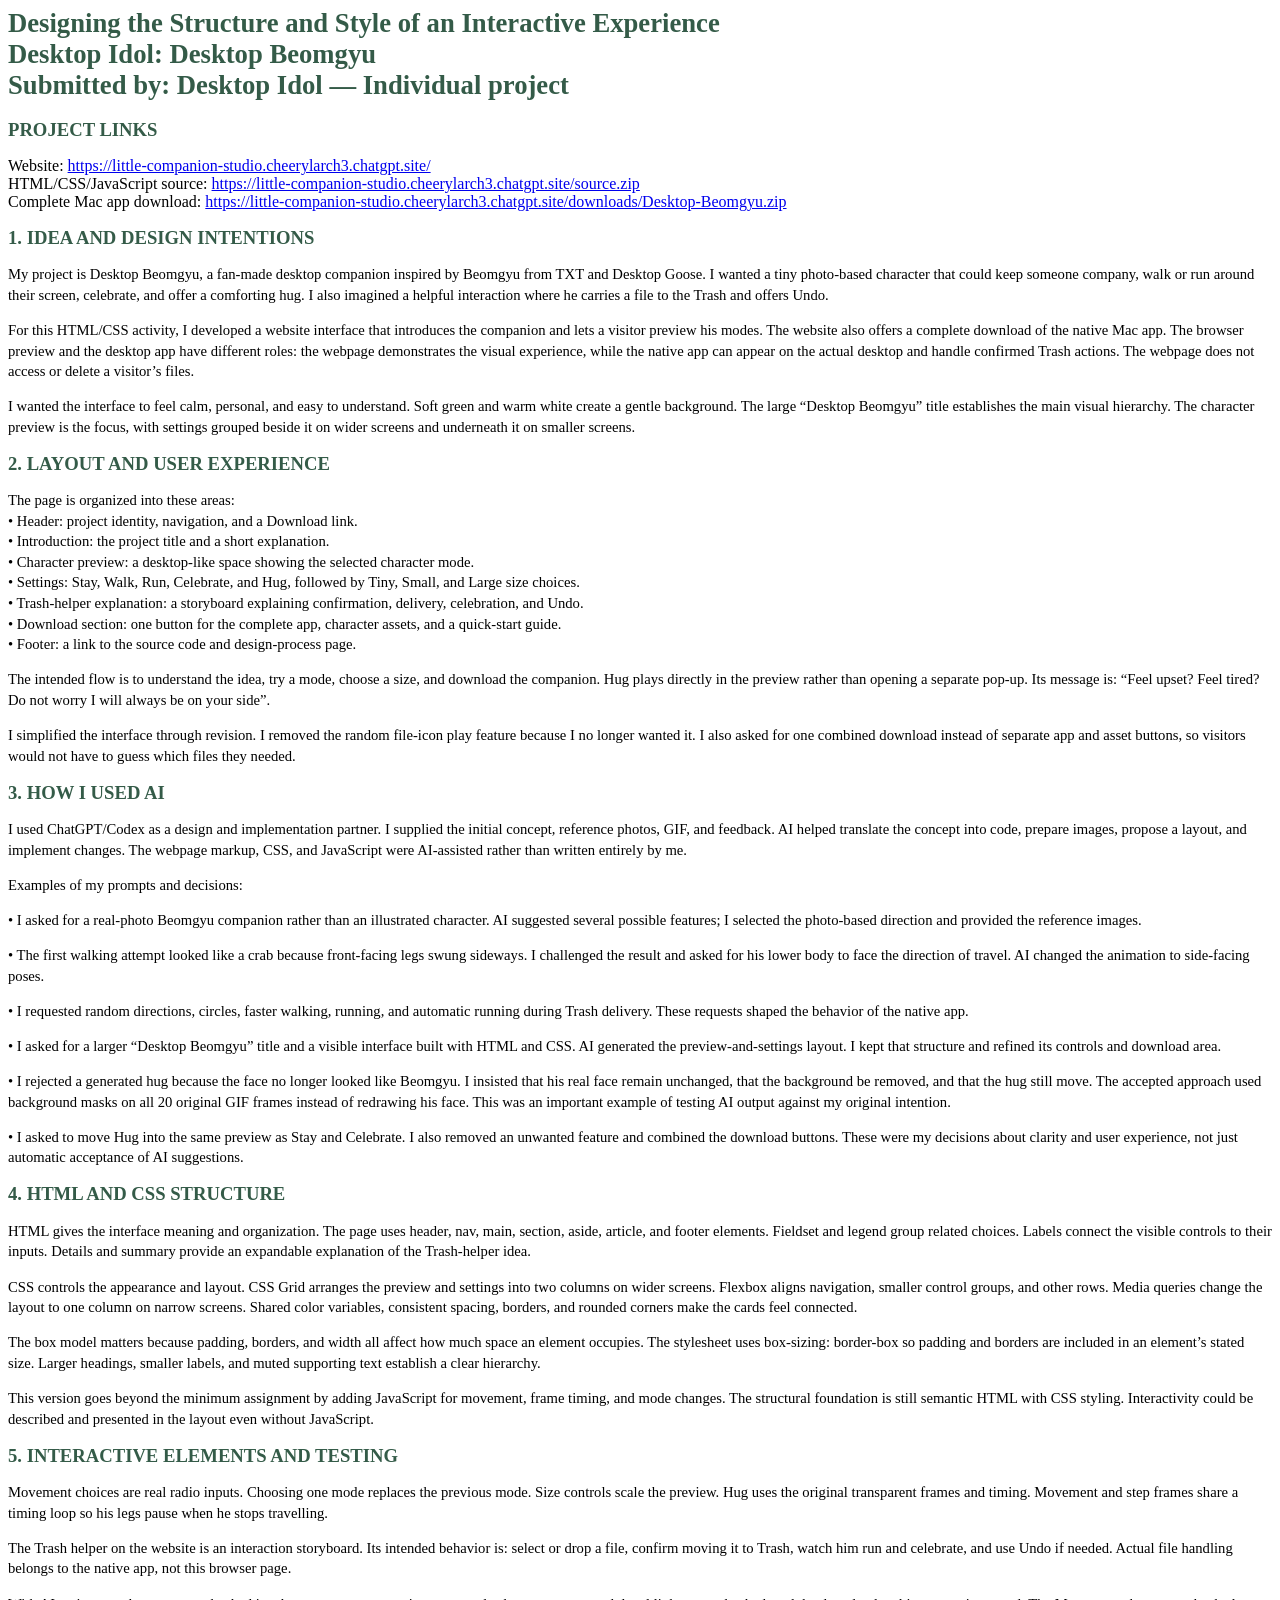
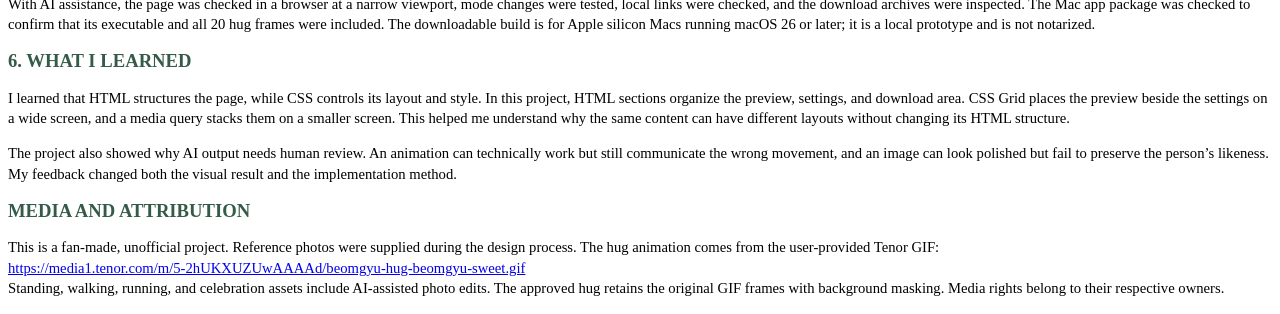
==== Assignment.html @ cc1ce0b7 "Add Desktop Beomgyu website app and assignment" ====
<html><body><h1 style="font-size:20pt;color:#345b48">Designing the Structure and Style of an Interactive Experience<br>Desktop Idol: Desktop Beomgyu<br>Submitted by: Desktop Idol — Individual project</h1><h2 style="font-size:14pt;color:#345b48">PROJECT LINKS</h2><p>Website: <a href="https://little-companion-studio.cheerylarch3.chatgpt.site/">https://little-companion-studio.cheerylarch3.chatgpt.site/</a><br>HTML/CSS/JavaScript source: <a href="https://little-companion-studio.cheerylarch3.chatgpt.site/source.zip">https://little-companion-studio.cheerylarch3.chatgpt.site/source.zip</a><br>Complete Mac app download: <a href="https://little-companion-studio.cheerylarch3.chatgpt.site/downloads/Desktop-Beomgyu.zip">https://little-companion-studio.cheerylarch3.chatgpt.site/downloads/Desktop-Beomgyu.zip</a></p><h2 style="font-size:14pt;color:#345b48">1. IDEA AND DESIGN INTENTIONS</h2><p style="font-size:11pt;line-height:1.4">My project is Desktop Beomgyu, a fan-made desktop companion inspired by Beomgyu from TXT and Desktop Goose. I wanted a tiny photo-based character that could keep someone company, walk or run around their screen, celebrate, and offer a comforting hug. I also imagined a helpful interaction where he carries a file to the Trash and offers Undo.</p><p style="font-size:11pt;line-height:1.4">For this HTML/CSS activity, I developed a website interface that introduces the companion and lets a visitor preview his modes. The website also offers a complete download of the native Mac app. The browser preview and the desktop app have different roles: the webpage demonstrates the visual experience, while the native app can appear on the actual desktop and handle confirmed Trash actions. The webpage does not access or delete a visitor’s files.</p><p style="font-size:11pt;line-height:1.4">I wanted the interface to feel calm, personal, and easy to understand. Soft green and warm white create a gentle background. The large “Desktop Beomgyu” title establishes the main visual hierarchy. The character preview is the focus, with settings grouped beside it on wider screens and underneath it on smaller screens.</p><h2 style="font-size:14pt;color:#345b48">2. LAYOUT AND USER EXPERIENCE</h2><p style="font-size:11pt;line-height:1.4">The page is organized into these areas:<br>• Header: project identity, navigation, and a Download link.<br>• Introduction: the project title and a short explanation.<br>• Character preview: a desktop-like space showing the selected character mode.<br>• Settings: Stay, Walk, Run, Celebrate, and Hug, followed by Tiny, Small, and Large size choices.<br>• Trash-helper explanation: a storyboard explaining confirmation, delivery, celebration, and Undo.<br>• Download section: one button for the complete app, character assets, and a quick-start guide.<br>• Footer: a link to the source code and design-process page.</p><p style="font-size:11pt;line-height:1.4">The intended flow is to understand the idea, try a mode, choose a size, and download the companion. Hug plays directly in the preview rather than opening a separate pop-up. Its message is: “Feel upset? Feel tired? Do not worry I will always be on your side”.</p><p style="font-size:11pt;line-height:1.4">I simplified the interface through revision. I removed the random file-icon play feature because I no longer wanted it. I also asked for one combined download instead of separate app and asset buttons, so visitors would not have to guess which files they needed.</p><h2 style="font-size:14pt;color:#345b48">3. HOW I USED AI</h2><p style="font-size:11pt;line-height:1.4">I used ChatGPT/Codex as a design and implementation partner. I supplied the initial concept, reference photos, GIF, and feedback. AI helped translate the concept into code, prepare images, propose a layout, and implement changes. The webpage markup, CSS, and JavaScript were AI-assisted rather than written entirely by me.</p><p style="font-size:11pt;line-height:1.4">Examples of my prompts and decisions:</p><p style="font-size:11pt;line-height:1.4">• I asked for a real-photo Beomgyu companion rather than an illustrated character. AI suggested several possible features; I selected the photo-based direction and provided the reference images.</p><p style="font-size:11pt;line-height:1.4">• The first walking attempt looked like a crab because front-facing legs swung sideways. I challenged the result and asked for his lower body to face the direction of travel. AI changed the animation to side-facing poses.</p><p style="font-size:11pt;line-height:1.4">• I requested random directions, circles, faster walking, running, and automatic running during Trash delivery. These requests shaped the behavior of the native app.</p><p style="font-size:11pt;line-height:1.4">• I asked for a larger “Desktop Beomgyu” title and a visible interface built with HTML and CSS. AI generated the preview-and-settings layout. I kept that structure and refined its controls and download area.</p><p style="font-size:11pt;line-height:1.4">• I rejected a generated hug because the face no longer looked like Beomgyu. I insisted that his real face remain unchanged, that the background be removed, and that the hug still move. The accepted approach used background masks on all 20 original GIF frames instead of redrawing his face. This was an important example of testing AI output against my original intention.</p><p style="font-size:11pt;line-height:1.4">• I asked to move Hug into the same preview as Stay and Celebrate. I also removed an unwanted feature and combined the download buttons. These were my decisions about clarity and user experience, not just automatic acceptance of AI suggestions.</p><h2 style="font-size:14pt;color:#345b48">4. HTML AND CSS STRUCTURE</h2><p style="font-size:11pt;line-height:1.4">HTML gives the interface meaning and organization. The page uses header, nav, main, section, aside, article, and footer elements. Fieldset and legend group related choices. Labels connect the visible controls to their inputs. Details and summary provide an expandable explanation of the Trash-helper idea.</p><p style="font-size:11pt;line-height:1.4">CSS controls the appearance and layout. CSS Grid arranges the preview and settings into two columns on wider screens. Flexbox aligns navigation, smaller control groups, and other rows. Media queries change the layout to one column on narrow screens. Shared color variables, consistent spacing, borders, and rounded corners make the cards feel connected.</p><p style="font-size:11pt;line-height:1.4">The box model matters because padding, borders, and width all affect how much space an element occupies. The stylesheet uses box-sizing: border-box so padding and borders are included in an element’s stated size. Larger headings, smaller labels, and muted supporting text establish a clear hierarchy.</p><p style="font-size:11pt;line-height:1.4">This version goes beyond the minimum assignment by adding JavaScript for movement, frame timing, and mode changes. The structural foundation is still semantic HTML with CSS styling. Interactivity could be described and presented in the layout even without JavaScript.</p><h2 style="font-size:14pt;color:#345b48">5. INTERACTIVE ELEMENTS AND TESTING</h2><p style="font-size:11pt;line-height:1.4">Movement choices are real radio inputs. Choosing one mode replaces the previous mode. Size controls scale the preview. Hug uses the original transparent frames and timing. Movement and step frames share a timing loop so his legs pause when he stops travelling.</p><p style="font-size:11pt;line-height:1.4">The Trash helper on the website is an interaction storyboard. Its intended behavior is: select or drop a file, confirm moving it to Trash, watch him run and celebrate, and use Undo if needed. Actual file handling belongs to the native app, not this browser page.</p><p style="font-size:11pt;line-height:1.4">With AI assistance, the page was checked in a browser at a narrow viewport, mode changes were tested, local links were checked, and the download archives were inspected. The Mac app package was checked to confirm that its executable and all 20 hug frames were included. The downloadable build is for Apple silicon Macs running macOS 26 or later; it is a local prototype and is not notarized.</p><h2 style="font-size:14pt;color:#345b48">6. WHAT I LEARNED</h2><p style="font-size:11pt;line-height:1.4">I learned that HTML structures the page, while CSS controls its layout and style. In this project, HTML sections organize the preview, settings, and download area. CSS Grid places the preview beside the settings on a wide screen, and a media query stacks them on a smaller screen. This helped me understand why the same content can have different layouts without changing its HTML structure.</p><p style="font-size:11pt;line-height:1.4">The project also showed why AI output needs human review. An animation can technically work but still communicate the wrong movement, and an image can look polished but fail to preserve the person’s likeness. My feedback changed both the visual result and the implementation method.</p><h2 style="font-size:14pt;color:#345b48">MEDIA AND ATTRIBUTION</h2><p style="font-size:11pt;line-height:1.4">This is a fan-made, unofficial project. Reference photos were supplied during the design process. The hug animation comes from the user-provided Tenor GIF:<br><a href="https://media1.tenor.com/m/5-2hUKXUZUwAAAAd/beomgyu-hug-beomgyu-sweet.gif">https://media1.tenor.com/m/5-2hUKXUZUwAAAAd/beomgyu-hug-beomgyu-sweet.gif</a><br>Standing, walking, running, and celebration assets include AI-assisted photo edits. The approved hug retains the original GIF frames with background masking. Media rights belong to their respective owners.<br></p></body></html>
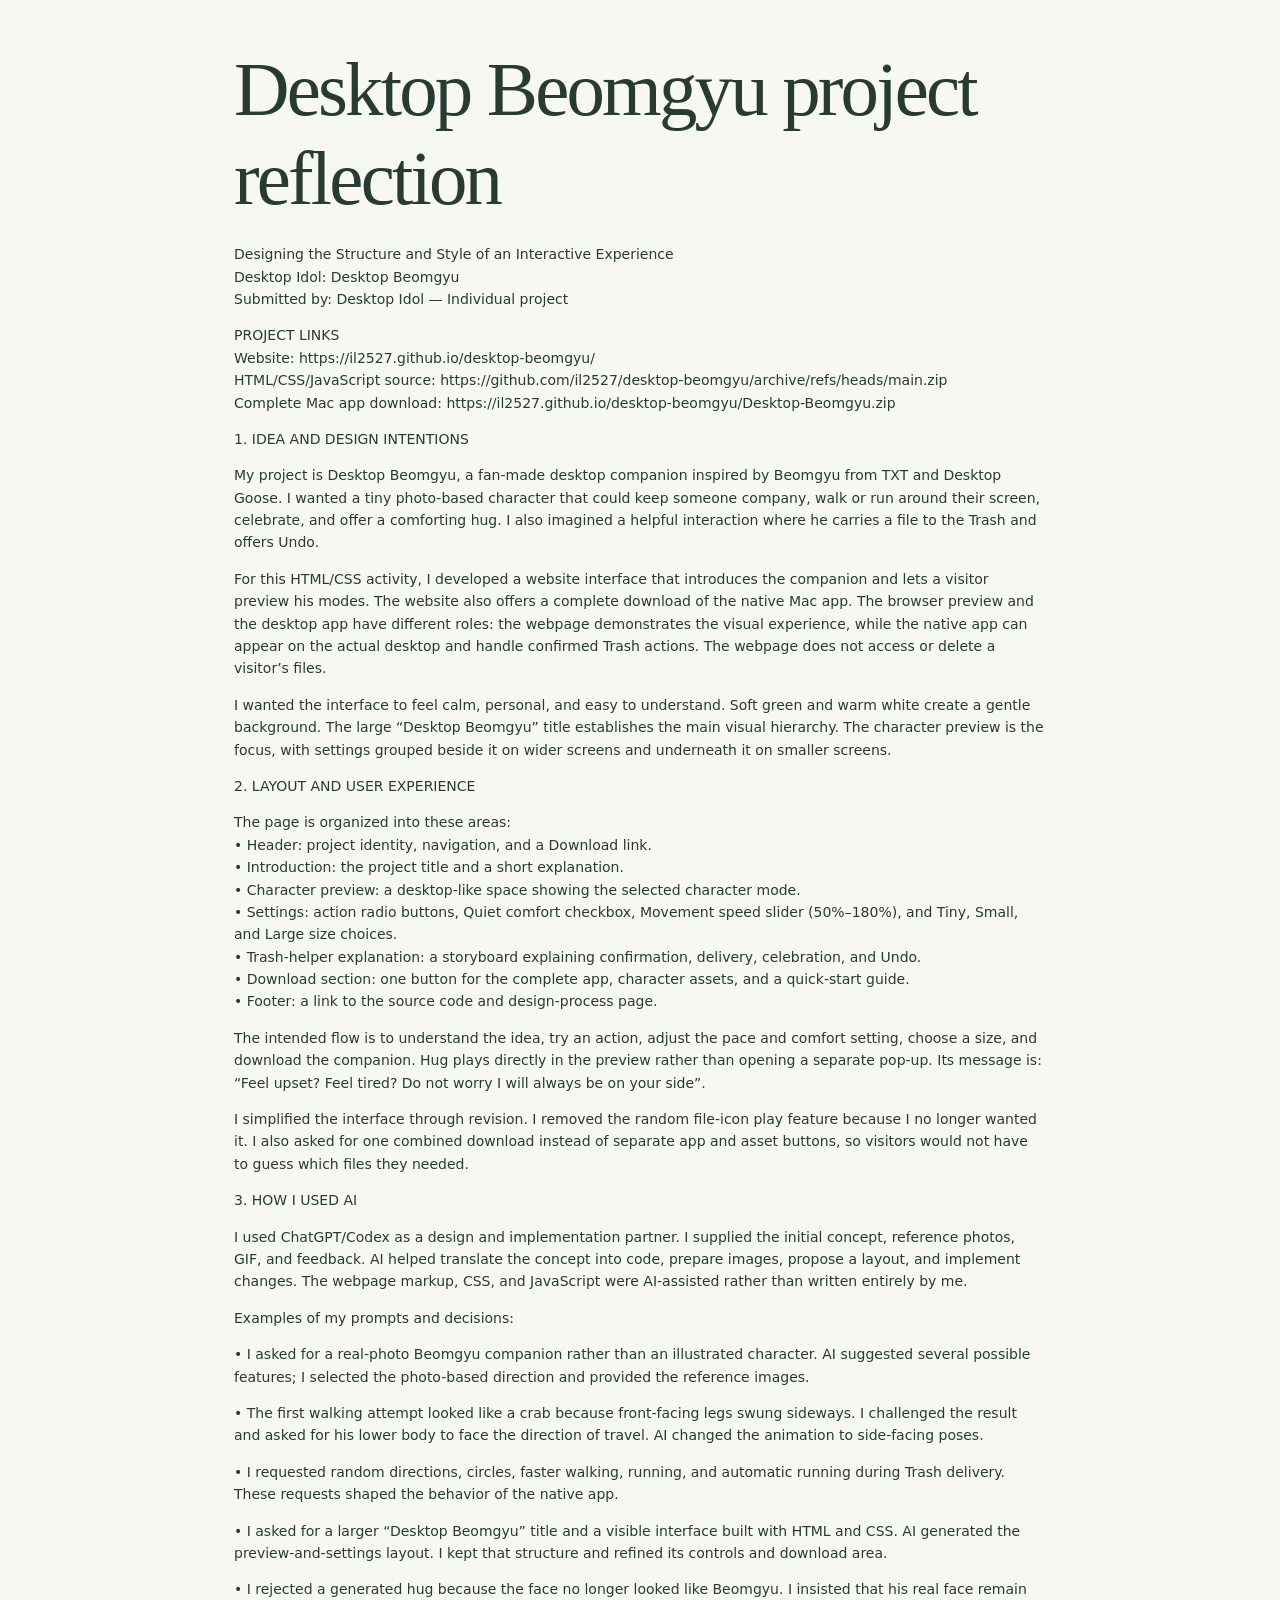
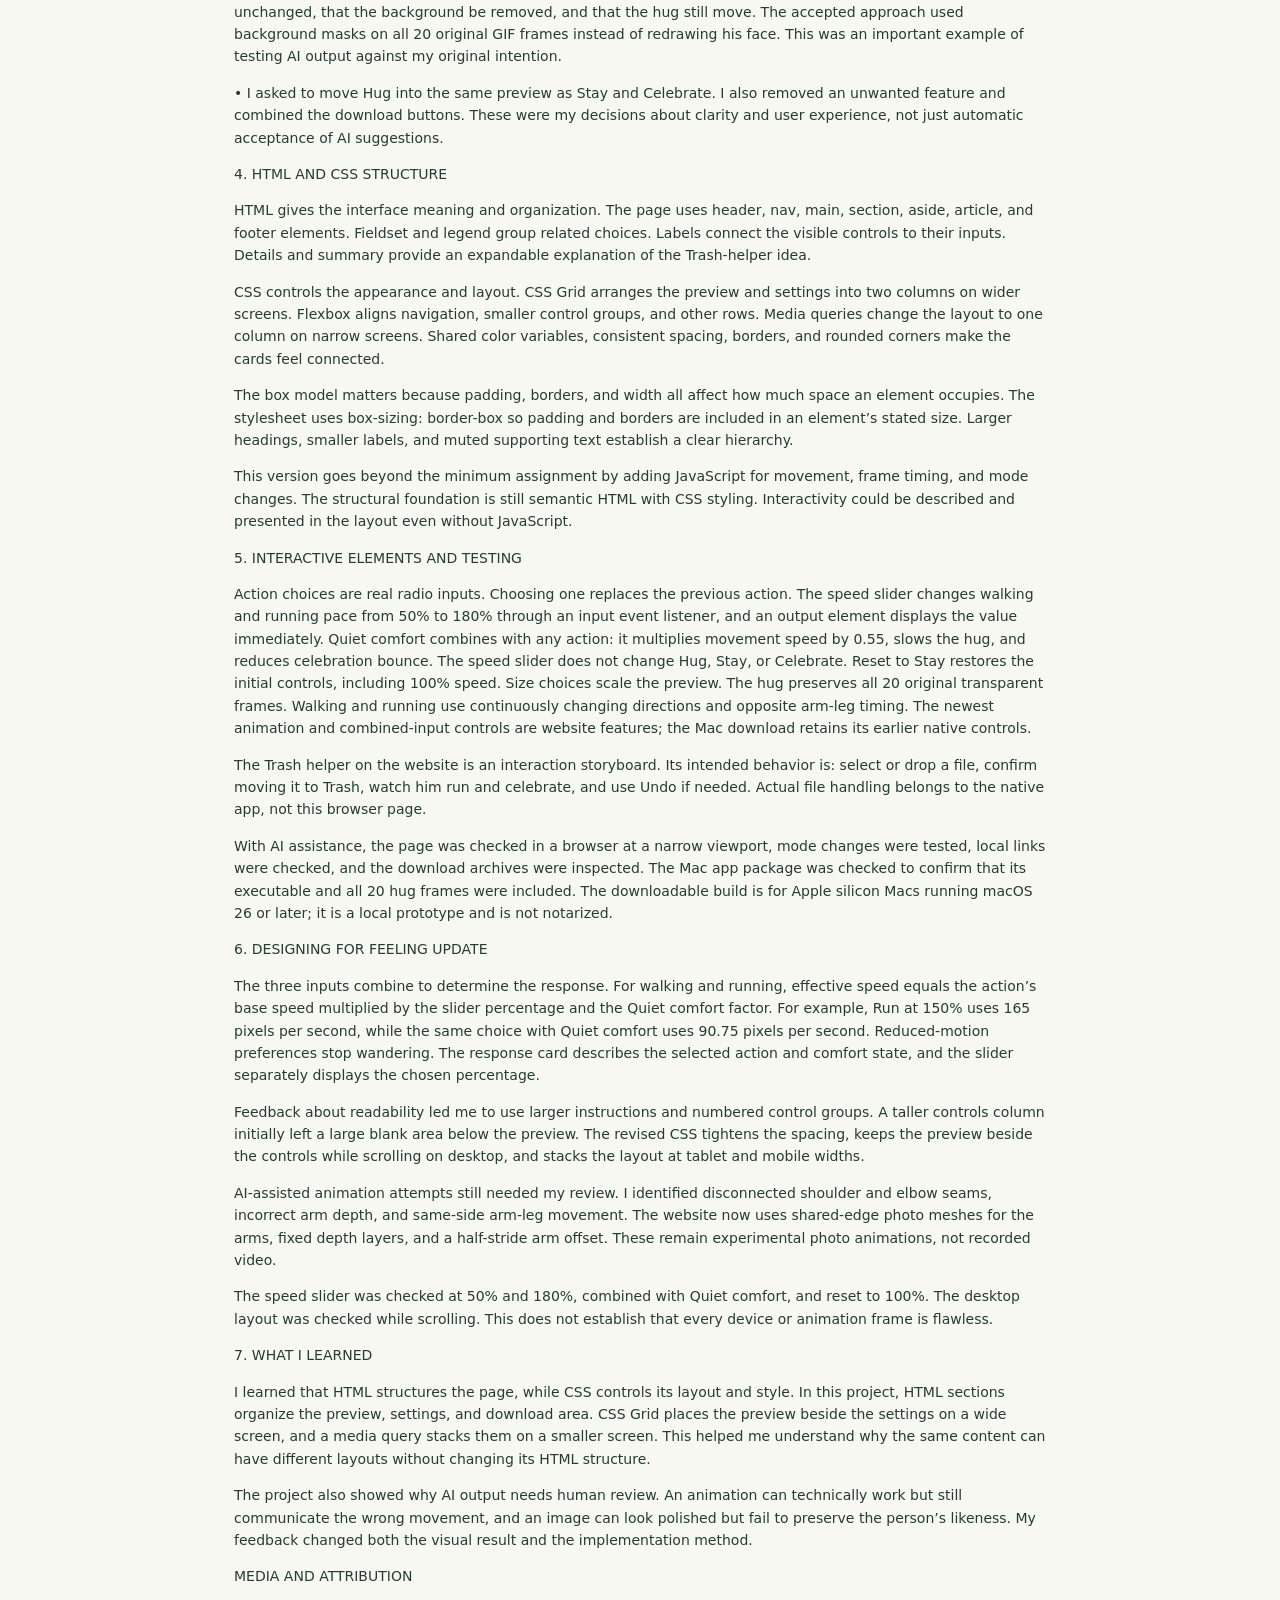
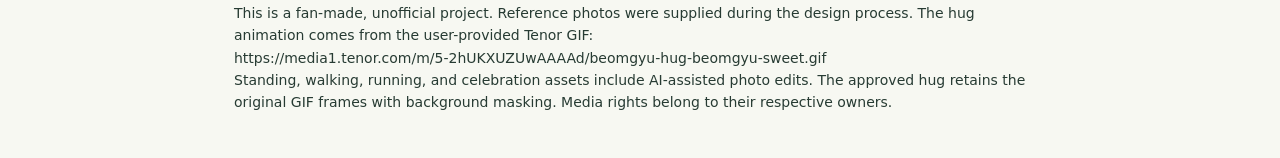
==== commit 704c4be1: "Update project documentation and coursework for combined speed inputs" ====
--- a/Assignment.html
+++ b/Assignment.html
@@ -1 +1 @@
-<html><body><h1 style="font-size:20pt;color:#345b48">Designing the Structure and Style of an Interactive Experience<br>Desktop Idol: Desktop Beomgyu<br>Submitted by: Desktop Idol — Individual project</h1><h2 style="font-size:14pt;color:#345b48">PROJECT LINKS</h2><p>Website: <a href="https://little-companion-studio.cheerylarch3.chatgpt.site/">https://little-companion-studio.cheerylarch3.chatgpt.site/</a><br>HTML/CSS/JavaScript source: <a href="https://little-companion-studio.cheerylarch3.chatgpt.site/source.zip">https://little-companion-studio.cheerylarch3.chatgpt.site/source.zip</a><br>Complete Mac app download: <a href="https://little-companion-studio.cheerylarch3.chatgpt.site/downloads/Desktop-Beomgyu.zip">https://little-companion-studio.cheerylarch3.chatgpt.site/downloads/Desktop-Beomgyu.zip</a></p><h2 style="font-size:14pt;color:#345b48">1. IDEA AND DESIGN INTENTIONS</h2><p style="font-size:11pt;line-height:1.4">My project is Desktop Beomgyu, a fan-made desktop companion inspired by Beomgyu from TXT and Desktop Goose. I wanted a tiny photo-based character that could keep someone company, walk or run around their screen, celebrate, and offer a comforting hug. I also imagined a helpful interaction where he carries a file to the Trash and offers Undo.</p><p style="font-size:11pt;line-height:1.4">For this HTML/CSS activity, I developed a website interface that introduces the companion and lets a visitor preview his modes. The website also offers a complete download of the native Mac app. The browser preview and the desktop app have different roles: the webpage demonstrates the visual experience, while the native app can appear on the actual desktop and handle confirmed Trash actions. The webpage does not access or delete a visitor’s files.</p><p style="font-size:11pt;line-height:1.4">I wanted the interface to feel calm, personal, and easy to understand. Soft green and warm white create a gentle background. The large “Desktop Beomgyu” title establishes the main visual hierarchy. The character preview is the focus, with settings grouped beside it on wider screens and underneath it on smaller screens.</p><h2 style="font-size:14pt;color:#345b48">2. LAYOUT AND USER EXPERIENCE</h2><p style="font-size:11pt;line-height:1.4">The page is organized into these areas:<br>• Header: project identity, navigation, and a Download link.<br>• Introduction: the project title and a short explanation.<br>• Character preview: a desktop-like space showing the selected character mode.<br>• Settings: Stay, Walk, Run, Celebrate, and Hug, followed by Tiny, Small, and Large size choices.<br>• Trash-helper explanation: a storyboard explaining confirmation, delivery, celebration, and Undo.<br>• Download section: one button for the complete app, character assets, and a quick-start guide.<br>• Footer: a link to the source code and design-process page.</p><p style="font-size:11pt;line-height:1.4">The intended flow is to understand the idea, try a mode, choose a size, and download the companion. Hug plays directly in the preview rather than opening a separate pop-up. Its message is: “Feel upset? Feel tired? Do not worry I will always be on your side”.</p><p style="font-size:11pt;line-height:1.4">I simplified the interface through revision. I removed the random file-icon play feature because I no longer wanted it. I also asked for one combined download instead of separate app and asset buttons, so visitors would not have to guess which files they needed.</p><h2 style="font-size:14pt;color:#345b48">3. HOW I USED AI</h2><p style="font-size:11pt;line-height:1.4">I used ChatGPT/Codex as a design and implementation partner. I supplied the initial concept, reference photos, GIF, and feedback. AI helped translate the concept into code, prepare images, propose a layout, and implement changes. The webpage markup, CSS, and JavaScript were AI-assisted rather than written entirely by me.</p><p style="font-size:11pt;line-height:1.4">Examples of my prompts and decisions:</p><p style="font-size:11pt;line-height:1.4">• I asked for a real-photo Beomgyu companion rather than an illustrated character. AI suggested several possible features; I selected the photo-based direction and provided the reference images.</p><p style="font-size:11pt;line-height:1.4">• The first walking attempt looked like a crab because front-facing legs swung sideways. I challenged the result and asked for his lower body to face the direction of travel. AI changed the animation to side-facing poses.</p><p style="font-size:11pt;line-height:1.4">• I requested random directions, circles, faster walking, running, and automatic running during Trash delivery. These requests shaped the behavior of the native app.</p><p style="font-size:11pt;line-height:1.4">• I asked for a larger “Desktop Beomgyu” title and a visible interface built with HTML and CSS. AI generated the preview-and-settings layout. I kept that structure and refined its controls and download area.</p><p style="font-size:11pt;line-height:1.4">• I rejected a generated hug because the face no longer looked like Beomgyu. I insisted that his real face remain unchanged, that the background be removed, and that the hug still move. The accepted approach used background masks on all 20 original GIF frames instead of redrawing his face. This was an important example of testing AI output against my original intention.</p><p style="font-size:11pt;line-height:1.4">• I asked to move Hug into the same preview as Stay and Celebrate. I also removed an unwanted feature and combined the download buttons. These were my decisions about clarity and user experience, not just automatic acceptance of AI suggestions.</p><h2 style="font-size:14pt;color:#345b48">4. HTML AND CSS STRUCTURE</h2><p style="font-size:11pt;line-height:1.4">HTML gives the interface meaning and organization. The page uses header, nav, main, section, aside, article, and footer elements. Fieldset and legend group related choices. Labels connect the visible controls to their inputs. Details and summary provide an expandable explanation of the Trash-helper idea.</p><p style="font-size:11pt;line-height:1.4">CSS controls the appearance and layout. CSS Grid arranges the preview and settings into two columns on wider screens. Flexbox aligns navigation, smaller control groups, and other rows. Media queries change the layout to one column on narrow screens. Shared color variables, consistent spacing, borders, and rounded corners make the cards feel connected.</p><p style="font-size:11pt;line-height:1.4">The box model matters because padding, borders, and width all affect how much space an element occupies. The stylesheet uses box-sizing: border-box so padding and borders are included in an element’s stated size. Larger headings, smaller labels, and muted supporting text establish a clear hierarchy.</p><p style="font-size:11pt;line-height:1.4">This version goes beyond the minimum assignment by adding JavaScript for movement, frame timing, and mode changes. The structural foundation is still semantic HTML with CSS styling. Interactivity could be described and presented in the layout even without JavaScript.</p><h2 style="font-size:14pt;color:#345b48">5. INTERACTIVE ELEMENTS AND TESTING</h2><p style="font-size:11pt;line-height:1.4">Movement choices are real radio inputs. Choosing one mode replaces the previous mode. Size controls scale the preview. Hug uses the original transparent frames and timing. Movement and step frames share a timing loop so his legs pause when he stops travelling.</p><p style="font-size:11pt;line-height:1.4">The Trash helper on the website is an interaction storyboard. Its intended behavior is: select or drop a file, confirm moving it to Trash, watch him run and celebrate, and use Undo if needed. Actual file handling belongs to the native app, not this browser page.</p><p style="font-size:11pt;line-height:1.4">With AI assistance, the page was checked in a browser at a narrow viewport, mode changes were tested, local links were checked, and the download archives were inspected. The Mac app package was checked to confirm that its executable and all 20 hug frames were included. The downloadable build is for Apple silicon Macs running macOS 26 or later; it is a local prototype and is not notarized.</p><h2 style="font-size:14pt;color:#345b48">6. WHAT I LEARNED</h2><p style="font-size:11pt;line-height:1.4">I learned that HTML structures the page, while CSS controls its layout and style. In this project, HTML sections organize the preview, settings, and download area. CSS Grid places the preview beside the settings on a wide screen, and a media query stacks them on a smaller screen. This helped me understand why the same content can have different layouts without changing its HTML structure.</p><p style="font-size:11pt;line-height:1.4">The project also showed why AI output needs human review. An animation can technically work but still communicate the wrong movement, and an image can look polished but fail to preserve the person’s likeness. My feedback changed both the visual result and the implementation method.</p><h2 style="font-size:14pt;color:#345b48">MEDIA AND ATTRIBUTION</h2><p style="font-size:11pt;line-height:1.4">This is a fan-made, unofficial project. Reference photos were supplied during the design process. The hug animation comes from the user-provided Tenor GIF:<br><a href="https://media1.tenor.com/m/5-2hUKXUZUwAAAAd/beomgyu-hug-beomgyu-sweet.gif">https://media1.tenor.com/m/5-2hUKXUZUwAAAAd/beomgyu-hug-beomgyu-sweet.gif</a><br>Standing, walking, running, and celebration assets include AI-assisted photo edits. The approved hug retains the original GIF frames with background masking. Media rights belong to their respective owners.<br></p></body></html>+<!doctype html><html lang="en"><meta charset="utf-8"><meta name="viewport" content="width=device-width,initial-scale=1"><title>Desktop Beomgyu project reflection</title><link rel="stylesheet" href="styles.css"><main class="process-main"><h1>Desktop Beomgyu project reflection</h1><p>Designing the Structure and Style of an Interactive Experience<br>Desktop Idol: Desktop Beomgyu<br>Submitted by: Desktop Idol — Individual project</p><p>PROJECT LINKS<br>Website: https://il2527.github.io/desktop-beomgyu/<br>HTML/CSS/JavaScript source: https://github.com/il2527/desktop-beomgyu/archive/refs/heads/main.zip<br>Complete Mac app download: https://il2527.github.io/desktop-beomgyu/Desktop-Beomgyu.zip</p><p>1. IDEA AND DESIGN INTENTIONS</p><p>My project is Desktop Beomgyu, a fan-made desktop companion inspired by Beomgyu from TXT and Desktop Goose. I wanted a tiny photo-based character that could keep someone company, walk or run around their screen, celebrate, and offer a comforting hug. I also imagined a helpful interaction where he carries a file to the Trash and offers Undo.</p><p>For this HTML/CSS activity, I developed a website interface that introduces the companion and lets a visitor preview his modes. The website also offers a complete download of the native Mac app. The browser preview and the desktop app have different roles: the webpage demonstrates the visual experience, while the native app can appear on the actual desktop and handle confirmed Trash actions. The webpage does not access or delete a visitor’s files.</p><p>I wanted the interface to feel calm, personal, and easy to understand. Soft green and warm white create a gentle background. The large “Desktop Beomgyu” title establishes the main visual hierarchy. The character preview is the focus, with settings grouped beside it on wider screens and underneath it on smaller screens.</p><p>2. LAYOUT AND USER EXPERIENCE</p><p>The page is organized into these areas:<br>• Header: project identity, navigation, and a Download link.<br>• Introduction: the project title and a short explanation.<br>• Character preview: a desktop-like space showing the selected character mode.<br>• Settings: action radio buttons, Quiet comfort checkbox, Movement speed slider (50%–180%), and Tiny, Small, and Large size choices.<br>• Trash-helper explanation: a storyboard explaining confirmation, delivery, celebration, and Undo.<br>• Download section: one button for the complete app, character assets, and a quick-start guide.<br>• Footer: a link to the source code and design-process page.</p><p>The intended flow is to understand the idea, try an action, adjust the pace and comfort setting, choose a size, and download the companion. Hug plays directly in the preview rather than opening a separate pop-up. Its message is: “Feel upset? Feel tired? Do not worry I will always be on your side”.</p><p>I simplified the interface through revision. I removed the random file-icon play feature because I no longer wanted it. I also asked for one combined download instead of separate app and asset buttons, so visitors would not have to guess which files they needed.</p><p>3. HOW I USED AI</p><p>I used ChatGPT/Codex as a design and implementation partner. I supplied the initial concept, reference photos, GIF, and feedback. AI helped translate the concept into code, prepare images, propose a layout, and implement changes. The webpage markup, CSS, and JavaScript were AI-assisted rather than written entirely by me.</p><p>Examples of my prompts and decisions:</p><p>• I asked for a real-photo Beomgyu companion rather than an illustrated character. AI suggested several possible features; I selected the photo-based direction and provided the reference images.</p><p>• The first walking attempt looked like a crab because front-facing legs swung sideways. I challenged the result and asked for his lower body to face the direction of travel. AI changed the animation to side-facing poses.</p><p>• I requested random directions, circles, faster walking, running, and automatic running during Trash delivery. These requests shaped the behavior of the native app.</p><p>• I asked for a larger “Desktop Beomgyu” title and a visible interface built with HTML and CSS. AI generated the preview-and-settings layout. I kept that structure and refined its controls and download area.</p><p>• I rejected a generated hug because the face no longer looked like Beomgyu. I insisted that his real face remain unchanged, that the background be removed, and that the hug still move. The accepted approach used background masks on all 20 original GIF frames instead of redrawing his face. This was an important example of testing AI output against my original intention.</p><p>• I asked to move Hug into the same preview as Stay and Celebrate. I also removed an unwanted feature and combined the download buttons. These were my decisions about clarity and user experience, not just automatic acceptance of AI suggestions.</p><p>4. HTML AND CSS STRUCTURE</p><p>HTML gives the interface meaning and organization. The page uses header, nav, main, section, aside, article, and footer elements. Fieldset and legend group related choices. Labels connect the visible controls to their inputs. Details and summary provide an expandable explanation of the Trash-helper idea.</p><p>CSS controls the appearance and layout. CSS Grid arranges the preview and settings into two columns on wider screens. Flexbox aligns navigation, smaller control groups, and other rows. Media queries change the layout to one column on narrow screens. Shared color variables, consistent spacing, borders, and rounded corners make the cards feel connected.</p><p>The box model matters because padding, borders, and width all affect how much space an element occupies. The stylesheet uses box-sizing: border-box so padding and borders are included in an element’s stated size. Larger headings, smaller labels, and muted supporting text establish a clear hierarchy.</p><p>This version goes beyond the minimum assignment by adding JavaScript for movement, frame timing, and mode changes. The structural foundation is still semantic HTML with CSS styling. Interactivity could be described and presented in the layout even without JavaScript.</p><p>5. INTERACTIVE ELEMENTS AND TESTING</p><p>Action choices are real radio inputs. Choosing one replaces the previous action. The speed slider changes walking and running pace from 50% to 180% through an input event listener, and an output element displays the value immediately. Quiet comfort combines with any action: it multiplies movement speed by 0.55, slows the hug, and reduces celebration bounce. The speed slider does not change Hug, Stay, or Celebrate. Reset to Stay restores the initial controls, including 100% speed. Size choices scale the preview. The hug preserves all 20 original transparent frames. Walking and running use continuously changing directions and opposite arm-leg timing. The newest animation and combined-input controls are website features; the Mac download retains its earlier native controls.</p><p>The Trash helper on the website is an interaction storyboard. Its intended behavior is: select or drop a file, confirm moving it to Trash, watch him run and celebrate, and use Undo if needed. Actual file handling belongs to the native app, not this browser page.</p><p>With AI assistance, the page was checked in a browser at a narrow viewport, mode changes were tested, local links were checked, and the download archives were inspected. The Mac app package was checked to confirm that its executable and all 20 hug frames were included. The downloadable build is for Apple silicon Macs running macOS 26 or later; it is a local prototype and is not notarized.</p><p>6. DESIGNING FOR FEELING UPDATE</p><p>The three inputs combine to determine the response. For walking and running, effective speed equals the action’s base speed multiplied by the slider percentage and the Quiet comfort factor. For example, Run at 150% uses 165 pixels per second, while the same choice with Quiet comfort uses 90.75 pixels per second. Reduced-motion preferences stop wandering. The response card describes the selected action and comfort state, and the slider separately displays the chosen percentage.</p><p>Feedback about readability led me to use larger instructions and numbered control groups. A taller controls column initially left a large blank area below the preview. The revised CSS tightens the spacing, keeps the preview beside the controls while scrolling on desktop, and stacks the layout at tablet and mobile widths.</p><p>AI-assisted animation attempts still needed my review. I identified disconnected shoulder and elbow seams, incorrect arm depth, and same-side arm-leg movement. The website now uses shared-edge photo meshes for the arms, fixed depth layers, and a half-stride arm offset. These remain experimental photo animations, not recorded video.</p><p>The speed slider was checked at 50% and 180%, combined with Quiet comfort, and reset to 100%. The desktop layout was checked while scrolling. This does not establish that every device or animation frame is flawless.</p><p>7. WHAT I LEARNED</p><p>I learned that HTML structures the page, while CSS controls its layout and style. In this project, HTML sections organize the preview, settings, and download area. CSS Grid places the preview beside the settings on a wide screen, and a media query stacks them on a smaller screen. This helped me understand why the same content can have different layouts without changing its HTML structure.</p><p>The project also showed why AI output needs human review. An animation can technically work but still communicate the wrong movement, and an image can look polished but fail to preserve the person’s likeness. My feedback changed both the visual result and the implementation method.</p><p>MEDIA AND ATTRIBUTION</p><p>This is a fan-made, unofficial project. Reference photos were supplied during the design process. The hug animation comes from the user-provided Tenor GIF:<br>https://media1.tenor.com/m/5-2hUKXUZUwAAAAd/beomgyu-hug-beomgyu-sweet.gif<br>Standing, walking, running, and celebration assets include AI-assisted photo edits. The approved hug retains the original GIF frames with background masking. Media rights belong to their respective owners.<br></p></main></html>
--- a/styles.css
+++ b/styles.css
@@ -0,0 +1,119 @@
+:root{--ink:#273b33;--muted:#728077;--green:#345b48;--paper:#f7f8f2;--line:#e2e6dc;--white:#fff;--accent:#e9edb8}*{box-sizing:border-box}html{scroll-behavior:smooth}body{margin:0;background:var(--paper);color:var(--ink);font-family:system-ui,-apple-system,BlinkMacSystemFont,"Segoe UI",sans-serif;font-size:14px;line-height:1.6}a{color:inherit;text-decoration:none}a:hover{text-decoration:underline}button,input,label,summary,a{-webkit-tap-highlight-color:transparent}a:focus-visible,summary:focus-visible,input:focus-visible+label{outline:3px solid #7d9c56;outline-offset:5px}.topbar{min-height:88px;padding:20px 5%;display:flex;align-items:center;gap:50px;border-bottom:1px solid var(--line);background:#fafbf7}.brand{font-size:19px;font-weight:750;letter-spacing:-.6px;display:flex;align-items:center;gap:10px}.brand-icon{background:var(--green);color:var(--accent);width:35px;height:35px;display:grid;place-items:center;border-radius:12px;font-size:26px}.topbar nav{display:flex;gap:28px;font-size:13px}.topbar nav a[aria-current]{font-weight:650}.version{margin-left:auto;font-size:11px;color:var(--muted);border:1px solid var(--line);padding:5px 12px;border-radius:30px}main{max-width:1280px;margin:auto;padding:45px 5% 30px}.intro{display:flex;align-items:center;justify-content:space-between;gap:24px;margin-bottom:30px}.eyebrow{font-size:10px;letter-spacing:2px;font-weight:750;color:#7a8769;margin:0 0 10px}h1{font-family:Georgia,serif;font-weight:400;font-size:clamp(30px,3.5vw,46px);letter-spacing:-1.7px;line-height:1.16;margin:0 0 14px}.intro p:last-child{margin:0;color:var(--muted);max-width:630px}.project-tag{white-space:nowrap;font-size:11px;color:#62754e;padding:8px 14px;background:#edf0e4;border-radius:8px}.studio-layout{display:grid;grid-template-columns:minmax(0,1.85fr) minmax(285px,1fr);gap:22px}.preview-card,.settings-card,.helper-card{background:var(--white);border:1px solid var(--line);border-radius:18px;overflow:hidden;box-shadow:0 5px 20px #24372a03}.card-header{display:flex;align-items:center;justify-content:space-between;padding:19px 23px;border-bottom:1px solid var(--line)}.card-header>div{display:flex;align-items:center;gap:9px}h2{font-size:16px;line-height:1.4;margin:0;letter-spacing:-.35px}.status-dot{width:7px;height:7px;background:#7e9f67;border-radius:50%}.small-label{font-size:9px;letter-spacing:1.3px;color:#879280}.desktop-scene{position:relative;height:400px;background:radial-gradient(ellipse at 35% 40%,#eef0d8,transparent 60%),linear-gradient(135deg,#e5ecdf,#d4e0c9);overflow:hidden}.desktop-scene:before{content:"";position:absolute;width:490px;height:490px;border:1px solid #ffffff65;border-radius:50%;left:4%;top:15%}.desktop-scene:after{content:"";position:absolute;width:370px;height:370px;border:1px solid #ffffff65;border-radius:50%;left:14%;top:30%;pointer-events:none}.scene-note{position:absolute;top:29px;left:29px;display:flex;gap:12px;color:#657755}.scene-note>span{font-size:32px;line-height:1.2}.scene-note p{font-family:Georgia,serif;font-size:19px;line-height:1.45;margin:0}.fake-folder{position:absolute;right:27px;top:30px;text-align:center;color:#5e7959;display:grid}.fake-folder>span{font-size:43px;line-height:1}.fake-folder small{font-size:10px}.orbit{position:absolute;left:40%;top:26%;width:150px;height:240px;z-index:1}.sprite{height:100%;width:100%;transform-origin:50% 100%;transform:scale(.8)}.still{height:100%;width:100%;object-fit:contain;display:block}.walking{display:none;width:100%;height:100%;background-image:url('beomgyu-walk-right.png');background-size:300% 200%;background-position:0 0}.scene-caption{position:absolute;bottom:68px;text-align:center;left:0;right:0;color:#66795d;font-size:10px;z-index:2}.desktop-dock{position:absolute;bottom:17px;left:50%;transform:translateX(-50%);display:flex;gap:10px;padding:8px 13px;background:#ffffff7d;border:1px solid #ffffffac;border-radius:15px;z-index:2;box-shadow:0 8px 16px #24372a08}.desktop-dock span{display:grid;place-items:center;border-radius:8px;width:29px;height:29px;background:#f8f9ed;font-size:20px;color:#6e825e}.desktop-dock .dock-bin{background:#dbe4d1;color:#667a5a}.preview-footer{display:flex;justify-content:space-between;gap:10px;padding:15px 22px;font-size:10px;color:var(--muted)}.settings-card{padding:25px}.settings-card header>p:last-child{font-size:12px;color:var(--muted);margin:7px 0 23px}.settings-card h2{font-size:20px}fieldset{margin:0 0 24px;padding:0;border:0;min-width:0}legend{font-weight:650;font-size:12px;margin-bottom:13px}legend>span{font-weight:400;color:#8b9586;font-size:10px;margin-right:9px}.segmented{display:flex;background:#f2f4ee;padding:4px;border-radius:9px;gap:4px}.segmented input,.size-options input,.celebrate-input{position:absolute;width:1px;height:1px;opacity:0}.segmented label{flex:1;text-align:center;padding:7px 5px;font-size:12px;border-radius:6px;cursor:pointer;color:#77816f}.segmented input:checked+label{background:var(--green);color:#fff;box-shadow:0 2px 5px #25432c19}.hint{color:var(--muted);font-size:10px;line-height:1.65;margin:9px 0 0}.size-options{display:flex;gap:9px}.size-options label{cursor:pointer;flex:1;display:flex;align-items:center;justify-content:center;gap:7px;border:1px solid var(--line);border-radius:8px;padding:9px 5px;font-size:11px}.size-options input:checked+label{border-color:#749563;background:#f1f5e9;color:#456d38}.size-dot{border-radius:50%;background:#8ca477;display:block}.tiny-dot{width:5px;height:5px}.small-dot{width:8px;height:8px}.large-dot{width:11px;height:11px}.celebrate-button{display:block;text-align:center;background:#f0f1d8;border:1px solid #e5e6c9;border-radius:8px;padding:10px;font-size:12px;cursor:pointer}.celebrate-input:checked+label{background:var(--green);color:#fff}.settings-note{display:flex;align-items:center;gap:11px;padding-top:16px;border-top:1px solid var(--line);color:var(--muted)}.settings-note>span{font-size:26px;color:#879c70}.settings-note p{font-size:10px;line-height:1.7;margin:0}.helper-card{display:flex;align-items:flex-start;gap:19px;padding:25px;margin-top:22px}.helper-icon{display:grid;place-items:center;background:#edf0df;border-radius:13px;font-size:26px;color:#7c8a52;min-width:48px;height:48px}.helper-copy{flex:1}.helper-copy .eyebrow{margin-bottom:5px;font-size:8px}.helper-copy h2{font-family:Georgia,serif;font-weight:400;font-size:23px}.helper-copy>p:last-child{color:var(--muted);font-size:12px;margin:7px 0 0}.helper-details{width:220px;flex-shrink:0}summary{cursor:pointer;font-size:11px;font-weight:650;border:1px solid var(--line);padding:11px 14px;border-radius:8px;list-style:none}summary::-webkit-details-marker{display:none}summary span{float:right}.helper-details[open]{width:310px}.helper-details ol{padding-left:20px;font-size:11px}.helper-details li{margin:13px 0}.helper-details li span{display:block;color:var(--muted)}.design-caption{display:flex;align-items:center;justify-content:space-between;gap:25px;margin:25px 0 0;font-size:11px;color:var(--muted)}.design-caption p{max-width:720px;margin:0}.design-caption strong{color:#596b51}.design-caption a{white-space:nowrap;color:var(--green)}.site-footer{max-width:1280px;margin:auto;padding:22px 5%;border-top:1px solid var(--line);display:flex;justify-content:space-between;gap:15px;font-size:10px;color:#84917c}.site-footer a{text-decoration:underline}
+/* CSS state selectors connect the real form controls to the preview. */
+body:has(#tiny:checked) .sprite{transform:scale(.58)}body:has(#large:checked) .sprite{transform:scale(1)}body:has(#walk:checked) .still,body:has(#run:checked) .still{display:none}body:has(#walk:checked) .walking,body:has(#run:checked) .walking{display:block;animation:steps 1s step-end infinite}body:has(#walk:checked) .orbit{animation:stroll 10s ease-in-out infinite}body:has(#run:checked) .walking{animation-duration:.55s}body:has(#run:checked) .orbit{animation:stroll 4s ease-in-out infinite}body:has(#celebrate:checked) .orbit{animation:none}body:has(#celebrate:checked) .walking{display:none}body:has(#celebrate:checked) .still{display:block;content:url('beomgyu-celebrate.png');animation:happy .7s ease-in-out infinite alternate}
+@keyframes steps{0%,100%{background-position:0 0}16.67%{background-position:50% 0}33.33%{background-position:100% 0}50%{background-position:0 100%}66.67%{background-position:50% 100%}83.33%{background-position:100% 100%}}@keyframes stroll{0%,100%{translate:-70px 0;scale:1 1}49.99%{translate:80px -12px;scale:1 1}50%{translate:80px -12px;scale:-1 1}99.99%{translate:-70px 0;scale:-1 1}}@keyframes happy{to{translate:0 -8px;rotate:2deg}}
+.process-main{max-width:940px}.process-main h1{margin-bottom:20px}.process-section{background:white;border:1px solid var(--line);border-radius:14px;padding:27px;margin:20px 0}.process-section h2{font-size:21px;margin-bottom:13px}.process-section h3{font-size:14px;margin-top:24px}.process-section p,.process-section li{color:#5d6e60}.process-section table{border-collapse:collapse;width:100%;font-size:12px}.process-section th,.process-section td{border-bottom:1px solid var(--line);padding:12px;text-align:left;vertical-align:top}.process-section code{background:#eef2e8;padding:2px 5px;border-radius:4px}.reflection{padding:15px;background:#f6f4e5;border-left:3px solid #b9bb7c}.process-main a{text-decoration:underline}.wireframe{font-family:monospace;white-space:pre-wrap;background:#f1f4ec;padding:20px;border-radius:8px}
+@media(max-width:900px){.topbar{gap:25px}.version,.project-tag{display:none}.studio-layout{grid-template-columns:minmax(0,1.4fr) minmax(270px,1fr)}.helper-card{flex-wrap:wrap}.helper-details,.helper-details[open]{width:100%;margin-left:67px}.design-caption{align-items:flex-start;flex-direction:column;gap:12px}}
+@media(max-width:650px){.topbar{padding:17px 5%;flex-wrap:wrap;gap:14px;min-height:80px}.brand{font-size:18px}.topbar nav{font-size:11px;gap:20px}main{padding-top:30px}.intro{margin-bottom:23px}.intro p:last-child{font-size:12px}.studio-layout{grid-template-columns:1fr}.desktop-scene{height:340px}.orbit{top:22%;height:210px;width:135px}.scene-note p{font-size:15px;max-width:170px}.preview-footer{font-size:9px;padding:13px}.small-label{font-size:8px}.settings-card{padding:23px}.helper-card{padding:20px;gap:13px}.helper-copy{min-width:190px}.helper-copy h2{font-size:21px}.helper-details,.helper-details[open]{margin-left:0}.site-footer{flex-direction:column;gap:3px}.process-section{padding:20px}.process-section table{font-size:10px}.process-section td,.process-section th{padding:8px}}
+@media(prefers-reduced-motion:reduce){html{scroll-behavior:auto}*,*:before,*:after{animation:none!important;transition:none!important}}
+
+/* The HTML/CSS layout stays intact; JavaScript now synchronizes motion and footsteps. */
+h1{font-size:clamp(44px,6vw,78px);letter-spacing:-2.8px}.brand{font-size:22px}
+body.motion-ready .orbit{animation:none!important;left:0;top:0;will-change:transform}
+body.motion-ready .walking{animation:none!important}
+body.motion-ready .still{animation:none!important}
+body.motion-ready.is-moving .still{display:none}
+body.motion-ready.is-moving .walking{display:block}
+body.motion-ready:not(.is-moving) .walking{display:none}
+body.motion-ready:not(.is-moving) .still{display:block}
+body.motion-ready.running .walking{background-image:url('beomgyu-run.png');border-radius:20px;mask-image:linear-gradient(transparent,#000 7%,#000 93%,transparent)}
+body.motion-ready:has(#celebrate:checked) .still{display:block;content:url('beomgyu-celebrate.png')}
+body.motion-ready:has(#celebrate:checked) .walking{display:none}
+.hug-button,.file-picker{font:inherit;border:1px solid #d4dccb;border-radius:9px;background:#e7eddd;color:#345b48;padding:11px 14px;width:100%;cursor:pointer;display:block;text-align:center}.hug-button:hover,.file-picker:hover{background:#dce8d0}.play-toggle{display:flex;align-items:center;gap:9px;font-size:12px}.file-picker{margin-top:12px;font-size:11px;background:white}#file-input{display:block;max-width:100%;font-size:10px;margin-top:8px}.play-files{position:absolute;inset:0;pointer-events:none}.play-file{position:absolute;display:grid;place-items:center;gap:2px;pointer-events:auto;border:0;background:#ffffffb3;border-radius:10px;padding:7px;color:#456348;width:66px;cursor:pointer;transition:transform .4s ease}.play-file span{font-size:26px}.play-file small{font-size:9px;max-width:55px;overflow:hidden;text-overflow:ellipsis;white-space:nowrap}.play-file.patted{animation:pat .65s ease}.play-file.kicked{transform:translate(22px,-18px) rotate(20deg)}@keyframes pat{50%{scale:1.15;rotate:-7deg}}.sprite.patting{rotate:-9deg;transition:rotate .2s}.sprite.kicking{rotate:10deg;transition:rotate .2s}
+#hug-dialog{width:min(440px,90vw);border:1px solid #d6dfcb;border-radius:24px;padding:30px;text-align:center;color:#345b48;background:#fafcf5;box-shadow:0 20px 90px #1d302d40}#hug-dialog::backdrop{background:#20372b70;backdrop-filter:blur(6px)}#hug-dialog h2{font-family:Georgia,serif;font-size:26px;font-weight:400;line-height:1.4;margin-bottom:20px}#hug-dialog img{display:block;width:100%;max-height:340px;object-fit:contain;border-radius:15px}#close-hug{position:absolute;top:8px;right:12px;background:none;border:0;font-size:27px;color:#718269;cursor:pointer}.hug-fallback{padding:25px;border-radius:12px;background:#edf2e4}button:focus-visible{outline:3px solid #7d9c56;outline-offset:3px}
+
+.runner{display:none;width:100%;height:100%;object-fit:contain}
+body.motion-ready.running.is-moving .walking{display:none}
+body.motion-ready.running.is-moving .runner{display:block}
+body.motion-ready:not(.is-moving) .runner,body.motion-ready:has(#celebrate:checked) .runner{display:none}
+.hug-cutout{position:relative;height:320px;background:transparent;overflow:visible}
+#hug-dialog .hug-cutout img{position:absolute;inset:0;height:100%;width:100%;object-fit:contain;border-radius:0}
+#hug-gif{animation:hug-open 2.8s ease-in-out infinite}
+.hug-close{animation:hug-close 2.8s ease-in-out infinite}
+@keyframes hug-open{0%,100%{opacity:1;transform:scale(.97)}45%,65%{opacity:0;transform:scale(1.03)}}
+@keyframes hug-close{0%,100%{opacity:0;transform:scale(.97)}45%,65%{opacity:1;transform:scale(1.03)}}
+@media(prefers-reduced-motion:reduce){.hug-close{display:none!important}#hug-gif{opacity:1!important}}
+
+/* Preserve the original hug media; do not synthesize or morph his face. */
+#hug-dialog > #hug-gif{position:static;animation:none;transform:none;opacity:1;border-radius:15px}
+
+/* Show the uploaded pixels directly, with hard cuts rather than face morphing. */
+.original-hug-frames{position:relative;width:100%;height:340px}
+#hug-dialog .original-hug-frames img{position:absolute;inset:0;width:100%;height:100%;max-height:none;object-fit:contain;border-radius:0;transform:none}
+#hug-dialog .original-hug-frames #hug-gif{animation:original-first 2.4s step-end infinite}
+#hug-dialog .original-hug-frames .original-hug-second{animation:original-second 2.4s step-end infinite}
+@keyframes original-first{0%,100%{visibility:visible;opacity:1}50%{visibility:hidden;opacity:0}}
+@keyframes original-second{0%,100%{visibility:hidden;opacity:0}50%{visibility:visible;opacity:1}}
+@media(prefers-reduced-motion:reduce){#hug-dialog .original-hug-frames #hug-gif{visibility:visible!important;opacity:1!important}#hug-dialog .original-hug-frames .original-hug-second{display:none!important}}
+
+/* Hug is a character mode in the same preview, with no dialog. */
+.segmented{flex-wrap:wrap}.segmented label{flex:1 0 26%;min-width:65px}
+.hug-preview{display:none;width:100%;height:100%;object-fit:contain}
+.hug-message{display:none;position:absolute;top:23px;left:20px;right:20px;z-index:3;padding:13px 17px;border:1px solid #dbe3d1;border-radius:14px;background:#fbfdf3ed;color:#345b48;font-family:Georgia,serif;font-size:18px;line-height:1.45;text-align:center;margin:0}
+body:has(#hug:checked) .hug-preview{display:block}
+body:has(#hug:checked) .still,body:has(#hug:checked) .walking,body:has(#hug:checked) .runner{display:none!important}
+body:has(#hug:checked) .hug-message{display:block}
+body:has(#hug:checked) .scene-note,body:has(#hug:checked) .fake-folder{visibility:hidden}
+.download-card{margin-top:23px;padding:28px;background:#eef2e5;border:1px solid #dce4d0;border-radius:18px;scroll-margin-top:20px}
+.download-card h2{font-family:Georgia,serif;font-size:29px;font-weight:400}.download-card>div>p:last-child{color:var(--muted);font-size:12px;margin:10px 0 22px}
+.download-options{display:grid;grid-template-columns:1fr 1fr;gap:18px}.download-options article{background:#fff;border:1px solid var(--line);border-radius:13px;padding:23px}.download-symbol{font-size:29px;color:#6d8658}.download-options h3{margin:7px 0;font-size:17px}.download-options p{color:var(--muted);font-size:12px}.download-button{display:block;padding:12px 16px;border-radius:8px;background:var(--green);color:white;text-align:center;font-size:13px;font-weight:650;margin-top:18px}.download-button:hover{background:#264b39;text-decoration:none}.download-button.secondary{background:#e9eddf;color:var(--green)}.download-button.secondary:hover{background:#dce5cb}.download-options small{display:block;margin-top:9px;color:var(--muted);font-size:10px}.download-options .download-help{font-size:10px;margin-bottom:0}
+@media(max-width:650px){.download-options{grid-template-columns:1fr}.download-card{padding:20px}.hug-message{font-size:16px;left:12px;right:12px}}
+
+/* A single complete download replaces the separate asset card. */
+.download-options{grid-template-columns:1fr}
+
+/* Readable instructions and visible feedback for combined inputs. */
+.intro p:last-child{font-size:16px;color:#526358}
+.settings-card header>p:last-child,.hint,.settings-note p{font-size:14px;color:#526358}
+legend{font-size:16px}.segmented label,.size-options label{font-size:15px;padding:11px 8px;color:#465a4a}
+.comfort-toggle{display:flex;align-items:center;gap:10px;font-size:16px;cursor:pointer;padding:12px;background:#f1f4eb;border-radius:9px}
+.comfort-toggle input{width:20px;height:20px;accent-color:var(--green)}
+.response-card{border-left:4px solid #668653;background:#f1f5e9;padding:14px;margin-bottom:16px;border-radius:4px 10px 10px 4px}
+.response-card strong{font-size:16px}.response-card p{font-size:14px;margin:6px 0 0;color:#435944}
+.reset-button{font:inherit;font-weight:650;border:1px solid #71836b;background:white;color:var(--green);border-radius:8px;width:100%;padding:11px;cursor:pointer}
+.reset-button:hover{background:#edf3e6}.scene-caption{font-size:14px;color:#344c36;background:#f8faf1e8;padding:7px 12px;left:12px;right:12px;border-radius:8px}
+body.quiet-comfort .desktop-scene{background:radial-gradient(ellipse at 35% 40%,#eef1e6,transparent 60%),linear-gradient(135deg,#e8eee6,#dce5dd)}
+.helper-details summary,.helper-details ol,.helper-copy>p:last-child{font-size:14px}
+.helper-details{width:260px}.preview-footer{font-size:12px}
+@media(max-width:650px){.card-header{padding:16px}.small-label{display:none}.scene-note p{font-size:15px}.intro p:last-child{font-size:16px}.settings-card{padding:20px}.helper-details,.helper-details[open]{width:100%}.scene-caption{font-size:13px}}
+
+/* Articulated photo cutout: original head and torso, alternating limb pivots. */
+.run-rig{overflow:visible;width:190%;max-width:none;margin-left:-45%;height:100%;}
+body.motion-ready.running.is-moving .runner{display:block}
+body.motion-ready.running:has(#run:checked) .walking{display:none!important}
+body.motion-ready.running.is-moving:has(#run:checked) .still{display:none!important}
+.run-rig{position:absolute;top:0;left:-45%;margin-left:0}
+
+/* Keep both articulated gaits on one layer, never stacked in document flow. */
+.walk-rig{position:absolute;inset:0;width:100%;height:100%;overflow:visible;background:none!important}
+body.motion-ready:has(#walk:checked) .walking{background:none;animation:none}
+body.motion-ready:has(#walk:checked):not(.is-moving) .walking{display:none}
+.desktop-scene{height:510px}.studio-layout{align-items:start}
+@media(max-width:650px){.desktop-scene{height:420px}}
+
+/* A continuous input combines with the movement and comfort states. */
+.pace-label,.pace-ends{display:flex;justify-content:space-between;align-items:center;gap:12px}
+.pace-label{font-size:15px}.pace-label output{font-weight:700;color:var(--green);background:#edf3e5;padding:3px 10px;border-radius:8px;font-variant-numeric:tabular-nums}
+.pace-control input[type="range"]{display:block;width:100%;height:36px;margin:9px 0 0;accent-color:var(--green);cursor:pointer}
+.pace-control input:focus-visible{outline:3px solid #7d9c56;outline-offset:3px;border-radius:8px}
+.pace-ends{font-size:12px;color:#526358}
+
+/* Keep the companion alongside the taller controls instead of leaving an empty column. */
+@media(min-width:901px){
+ .preview-card{position:sticky;top:18px;align-self:start}
+ .settings-card{padding:20px}
+ .settings-card header>p:last-child{margin-bottom:16px}
+ .settings-card fieldset{margin-bottom:17px}
+ .settings-card legend{margin-bottom:8px}
+ .settings-card .hint{font-size:13px;line-height:1.5;margin-top:7px}
+ .settings-card .segmented label{padding:9px 6px}
+ .settings-card .comfort-toggle{padding:10px}
+ .settings-card .response-card{padding:11px;margin-bottom:12px}
+ .settings-note{padding-top:12px;margin-top:12px}
+ .desktop-scene{height:clamp(330px,calc(100vh - 175px),510px)}
+}
+@media(min-width:651px) and (max-width:900px){
+ .studio-layout{grid-template-columns:1fr}
+ .settings-card form{display:grid;grid-template-columns:1fr 1fr;column-gap:24px;align-items:start}
+ .settings-card .response-card,.settings-card .reset-button{grid-column:1/-1}
+}
